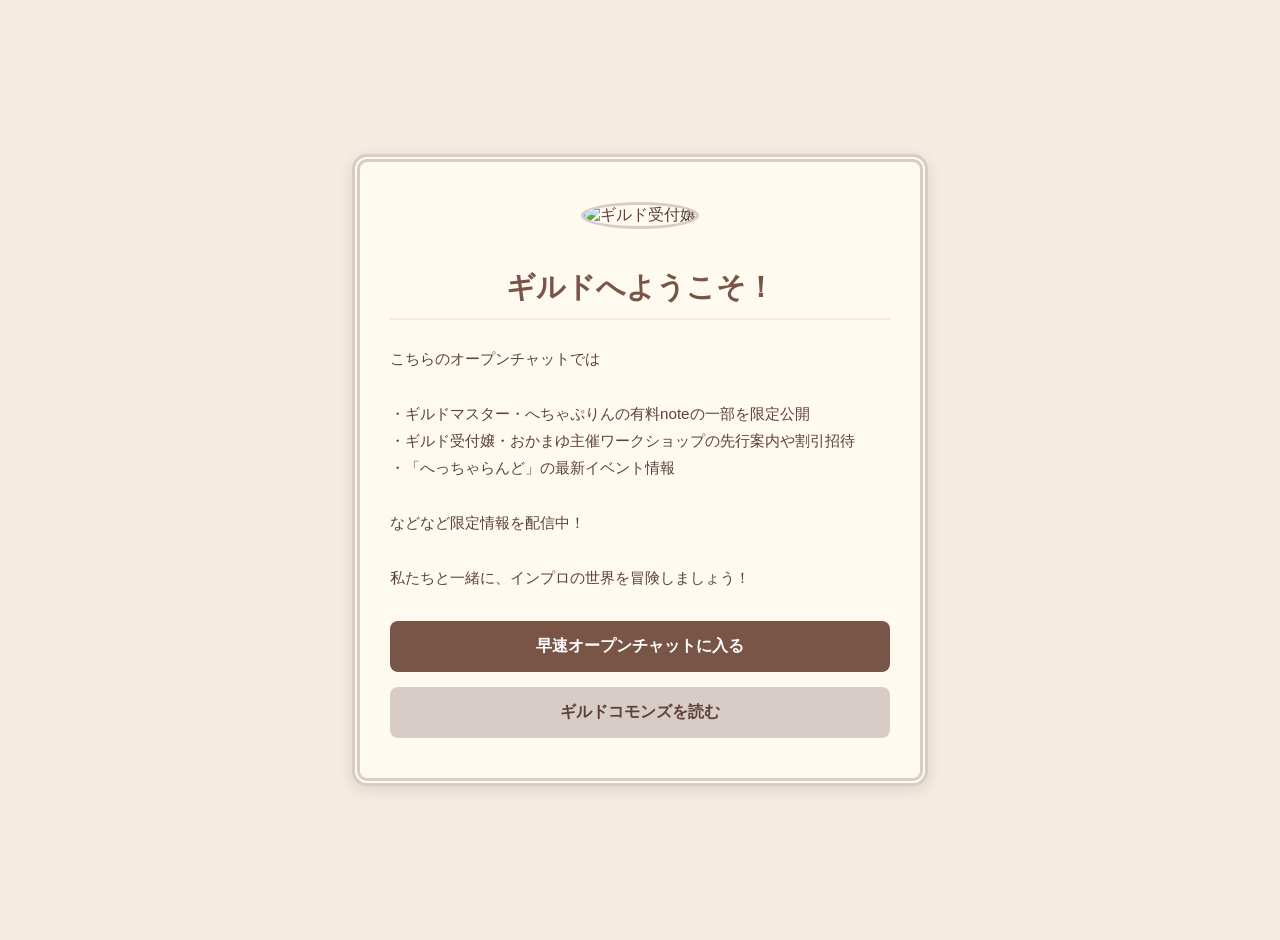
==== index.html @ e4d8d0c0 "Add files via upload" ====
<!DOCTYPE html>
<html lang="ja">
<head>
    <meta charset="UTF-8">
    <meta name="viewport" content="width=device-width, initial-scale=1.0">
    <title>ギルドへようこそ！ - へっちゃらギルド</title>
    <style>
        /* 以前のサイトの「羊皮紙のような雰囲気」を再現するデザイン設定 */
        body {
            background-color: #f4ece1; 
            color: #5d4037;
            font-family: "Helvetica Neue", Arial, "Hiragino Kaku Gothic ProN", "Hiragino Sans", Meiryo, sans-serif;
            display: flex;
            justify-content: center;
            align-items: center;
            min-height: 100vh;
            margin: 0;
            padding: 20px;
        }
        .container {
            background-color: #fffaf0;
            border: 8px double #d7ccc8;
            border-radius: 15px;
            padding: 40px 30px;
            max-width: 500px;
            width: 100%;
            text-align: center;
            box-shadow: 0 4px 15px rgba(0,0,0,0.1);
        }
        .receptionist-img {
            max-width: 120px;
            border-radius: 50%;
            margin-bottom: 20px;
            border: 3px solid #d7ccc8;
        }
        h1 {
            font-size: 1.8rem;
            margin-bottom: 25px;
            color: #795548;
            border-bottom: 2px solid #efebe9;
            padding-bottom: 10px;
        }
        .description {
            text-align: left;
            line-height: 1.8;
            margin-bottom: 30px;
            font-size: 0.95rem;
        }
        .button-group {
            display: flex;
            flex-direction: column;
            gap: 15px;
        }
        /* ボタンの共通デザイン */
        .btn {
            display: block;
            padding: 15px 20px;
            text-decoration: none;
            border-radius: 8px;
            font-weight: bold;
            transition: transform 0.2s, box-shadow 0.2s;
            font-size: 1rem;
        }
        .btn:hover {
            transform: translateY(-2px);
            box-shadow: 0 4px 8px rgba(0,0,0,0.15);
        }
        /* 1番目：オープンチャット用（目立つ色） */
        .btn-line {
            background-color: #795548; 
            color: #ffffff !important;
        }
        /* 2番目：ギルドコモンズ用（落ち着いた色） */
        .btn-note {
            background-color: #d7ccc8;
            color: #5d4037 !important;
        }
    </style>
</head>
<body>

<div class="container">
    <img src="assets/guild_receptionist.jpg" alt="ギルド受付嬢" class="receptionist-img">
    
    <h1>ギルドへようこそ！</h1>

    <div class="description">
        こちらのオープンチャットでは<br><br>
        ・ギルドマスター・へちゃぷりんの有料noteの一部を限定公開<br>
        ・ギルド受付嬢・おかまゆ主催ワークショップの先行案内や割引招待<br>
        ・「へっちゃらんど」の最新イベント情報<br><br>
        などなど限定情報を配信中！<br><br>
        私たちと一緒に、インプロの世界を冒険しましょう！
    </div>

    <div class="button-group">
        <a href="https://line.me/ti/g2/wDFzdXAqOzG_H0Dn18Zs__q8Srd2pnLT9FcnqA?utm_source=invitation&utm_medium=link_copy&utm_campaign=default" class="btn btn-line">
            早速オープンチャットに入る
        </a>

        <a href="https://note.com/hecchaland/n/n5940073d81e6" class="btn btn-note">
            ギルドコモンズを読む
        </a>
    </div>
</div>

</body>
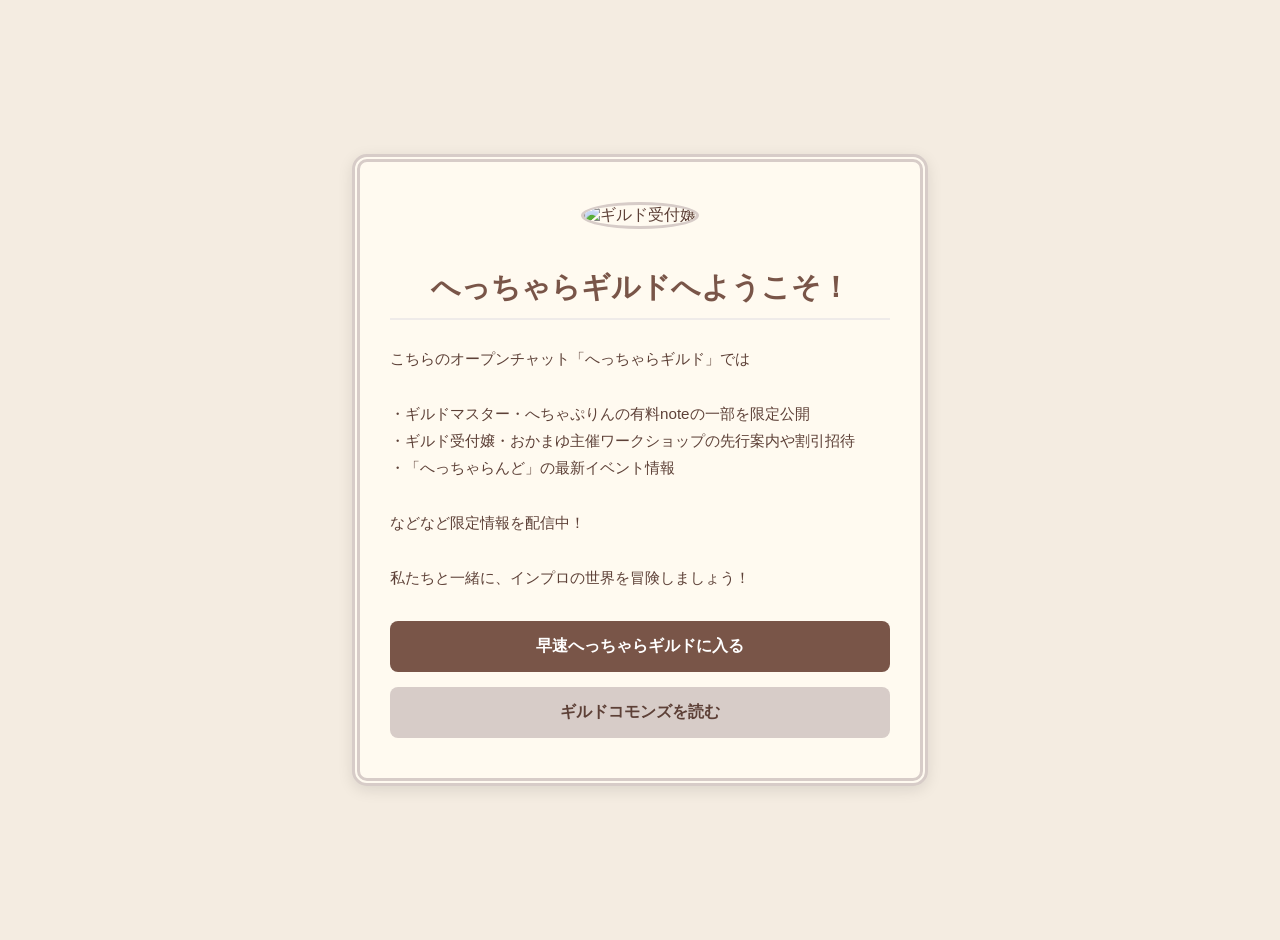
==== commit 760e39da: "文言を修正" ====
--- a/index.html
+++ b/index.html
@@ -82,10 +82,10 @@
 <div class="container">
     <img src="assets/guild_receptionist.jpg" alt="ギルド受付嬢" class="receptionist-img">
     
-    <h1>ギルドへようこそ！</h1>
+    <h1>へっちゃらギルドへようこそ！</h1>
 
     <div class="description">
-        こちらのオープンチャットでは<br><br>
+        こちらのオープンチャット「へっちゃらギルド」では<br><br>
         ・ギルドマスター・へちゃぷりんの有料noteの一部を限定公開<br>
         ・ギルド受付嬢・おかまゆ主催ワークショップの先行案内や割引招待<br>
         ・「へっちゃらんど」の最新イベント情報<br><br>
@@ -95,7 +95,7 @@
 
     <div class="button-group">
         <a href="https://line.me/ti/g2/wDFzdXAqOzG_H0Dn18Zs__q8Srd2pnLT9FcnqA?utm_source=invitation&utm_medium=link_copy&utm_campaign=default" class="btn btn-line">
-            早速オープンチャットに入る
+            早速へっちゃらギルドに入る
         </a>
 
         <a href="https://note.com/hecchaland/n/n5940073d81e6" class="btn btn-note">
@@ -104,4 +104,4 @@
     </div>
 </div>
 
-</body>+</body>
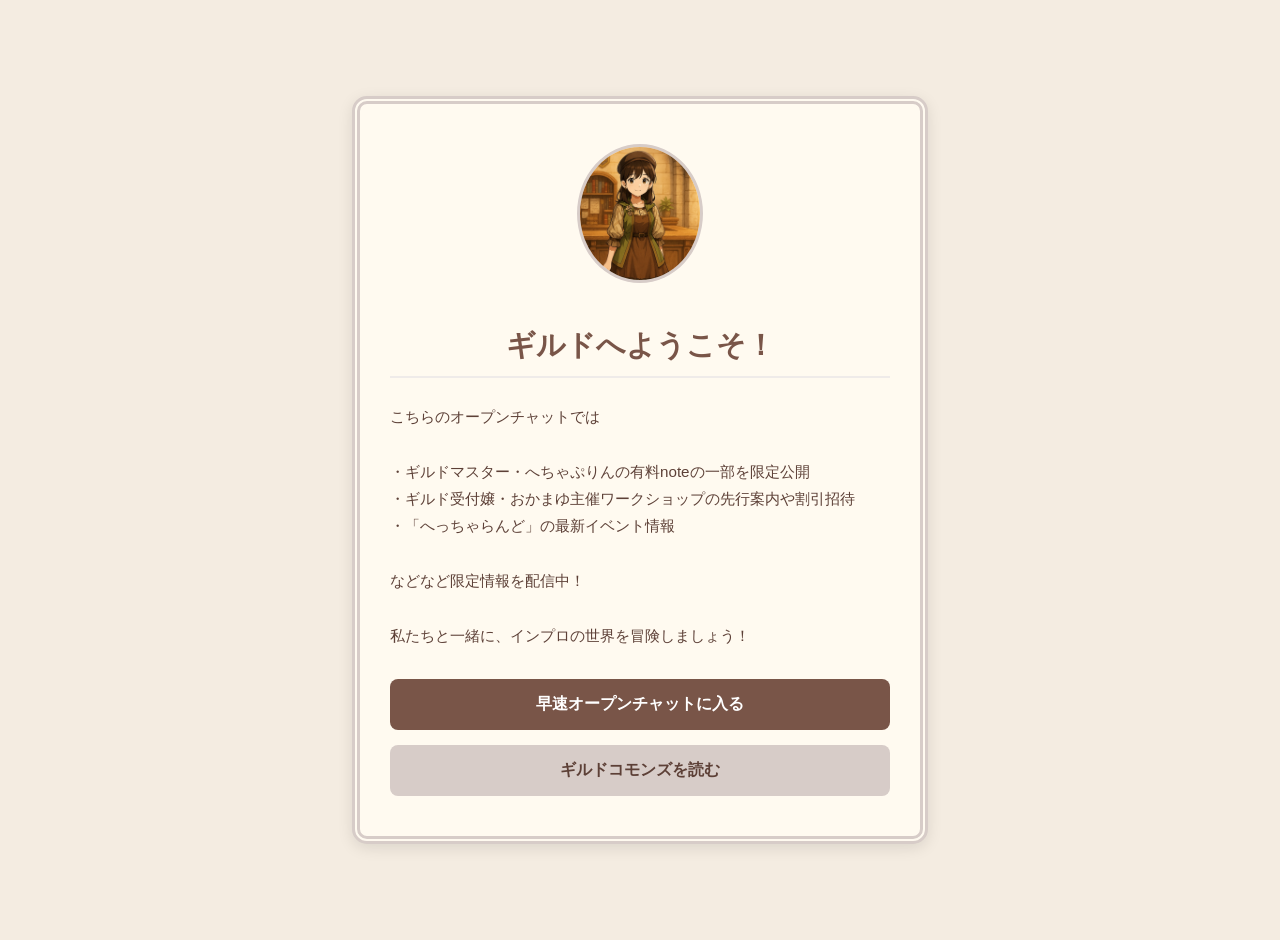
==== commit c8bc4aa6: "画像表示されろ！" ====
--- a/index.html
+++ b/index.html
@@ -5,11 +5,10 @@
     <meta name="viewport" content="width=device-width, initial-scale=1.0">
     <title>ギルドへようこそ！ - へっちゃらギルド</title>
     <style>
-        /* 以前のサイトの「羊皮紙のような雰囲気」を再現するデザイン設定 */
         body {
             background-color: #f4ece1; 
             color: #5d4037;
-            font-family: "Helvetica Neue", Arial, "Hiragino Kaku Gothic ProN", "Hiragino Sans", Meiryo, sans-serif;
+            font-family: sans-serif;
             display: flex;
             justify-content: center;
             align-items: center;
@@ -51,7 +50,6 @@
             flex-direction: column;
             gap: 15px;
         }
-        /* ボタンの共通デザイン */
         .btn {
             display: block;
             padding: 15px 20px;
@@ -65,27 +63,19 @@
             transform: translateY(-2px);
             box-shadow: 0 4px 8px rgba(0,0,0,0.15);
         }
-        /* 1番目：オープンチャット用（目立つ色） */
-        .btn-line {
-            background-color: #795548; 
-            color: #ffffff !important;
-        }
-        /* 2番目：ギルドコモンズ用（落ち着いた色） */
-        .btn-note {
-            background-color: #d7ccc8;
-            color: #5d4037 !important;
-        }
+        .btn-line { background-color: #795548; color: #ffffff !important; }
+        .btn-note { background-color: #d7ccc8; color: #5d4037 !important; }
     </style>
 </head>
 <body>
 
 <div class="container">
-    <img src="assets/guild_receptionist.jpg" alt="ギルド受付嬢" class="receptionist-img">
+    <img src="guild_receptionist.jpg" alt="ギルド受付嬢" class="receptionist-img">
     
-    <h1>へっちゃらギルドへようこそ！</h1>
+    <h1>ギルドへようこそ！</h1>
 
     <div class="description">
-        こちらのオープンチャット「へっちゃらギルド」では<br><br>
+        こちらのオープンチャットでは<br><br>
         ・ギルドマスター・へちゃぷりんの有料noteの一部を限定公開<br>
         ・ギルド受付嬢・おかまゆ主催ワークショップの先行案内や割引招待<br>
         ・「へっちゃらんど」の最新イベント情報<br><br>
@@ -95,9 +85,8 @@
 
     <div class="button-group">
         <a href="https://line.me/ti/g2/wDFzdXAqOzG_H0Dn18Zs__q8Srd2pnLT9FcnqA?utm_source=invitation&utm_medium=link_copy&utm_campaign=default" class="btn btn-line">
-            早速へっちゃらギルドに入る
+            早速オープンチャットに入る
         </a>
-
         <a href="https://note.com/hecchaland/n/n5940073d81e6" class="btn btn-note">
             ギルドコモンズを読む
         </a>
@@ -105,3 +94,4 @@
 </div>
 
 </body>
+</html>
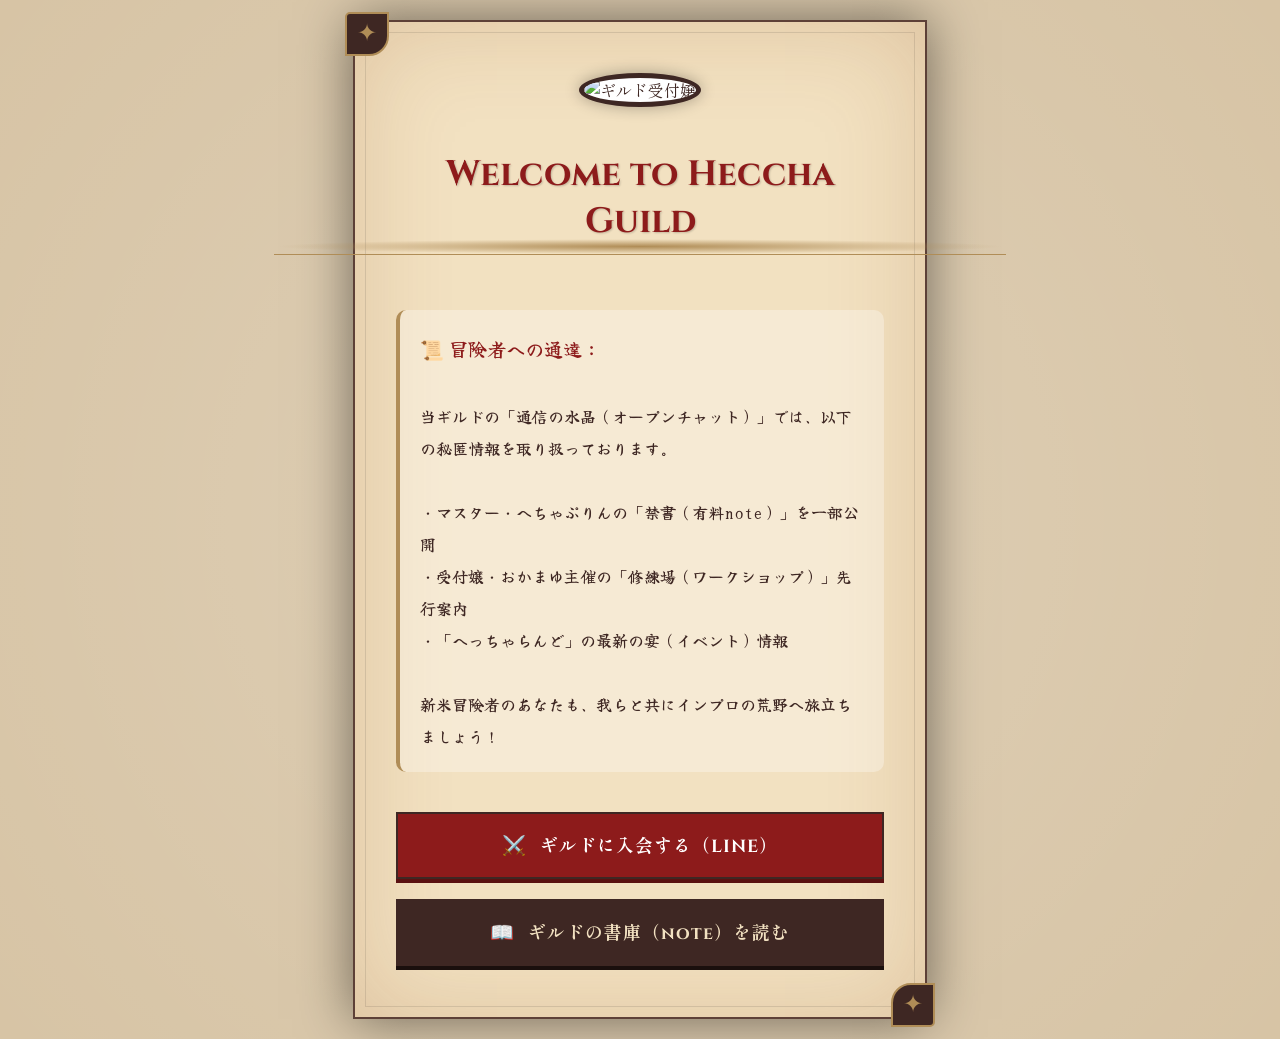
==== commit e8d63946: "デザイン修正" ====
--- a/index.html
+++ b/index.html
@@ -4,11 +4,24 @@
     <meta charset="UTF-8">
     <meta name="viewport" content="width=device-width, initial-scale=1.0">
     <title>ギルドへようこそ！ - へっちゃらギルド</title>
+    <link href="https://fonts.googleapis.com/css2?family=Cinzel:wght@700&family=Shippori+Mincho:wght@500&family=Yuji+Syuku&display=swap" rel="stylesheet">
     <style>
+        :root {
+            --parchment: #f2e1c1;
+            --dark-wood: #3e2723;
+            --gold: #b08d57;
+            --wine-red: #8d1b1b;
+            --border-color: #5d4037;
+        }
+
         body {
-            background-color: #f4ece1; 
-            color: #5d4037;
-            font-family: sans-serif;
+            /* 羊皮紙のようなテクスチャをCSSで再現 */
+            background-color: #d7c4a5;
+            background-image: 
+                radial-gradient(circle at 50% 50%, rgba(255,255,255,0.2) 0%, transparent 100%),
+                url("https://www.transparenttextures.com/patterns/p6.png"); /* 微細なノイズ */
+            color: #3e2723;
+            font-family: 'Shippori Mincho', serif;
             display: flex;
             justify-content: center;
             align-items: center;
@@ -16,80 +29,166 @@
             margin: 0;
             padding: 20px;
         }
+
+        /* 外側の装飾フレーム */
+        .guild-frame {
+            position: relative;
+            background-color: var(--parchment);
+            padding: 10px;
+            box-shadow: 0 0 50px rgba(0,0,0,0.5), inset 0 0 100px rgba(139, 69, 19, 0.2);
+            border: 2px solid var(--border-color);
+            max-width: 550px;
+            width: 100%;
+        }
+
+        /* 四隅のテクネ・装飾（疑似要素で作成） */
+        .guild-frame::before, .guild-frame::after {
+            content: "✦";
+            position: absolute;
+            font-family: 'Cinzel', serif;
+            color: var(--gold);
+            font-size: 24px;
+            width: 40px;
+            height: 40px;
+            display: flex;
+            align-items: center;
+            justify-content: center;
+            background: var(--dark-wood);
+            border: 2px solid var(--gold);
+        }
+        .guild-frame::before { top: -10px; left: -10px; border-radius: 5px 0 20px 0; }
+        .guild-frame::after { bottom: -10px; right: -10px; border-radius: 20px 0 5px 0; }
+
         .container {
-            background-color: #fffaf0;
-            border: 8px double #d7ccc8;
-            border-radius: 15px;
+            border: 1px solid rgba(0,0,0,0.1);
             padding: 40px 30px;
-            max-width: 500px;
-            width: 100%;
             text-align: center;
-            box-shadow: 0 4px 15px rgba(0,0,0,0.1);
+            background-image: url("https://www.transparenttextures.com/patterns/parchment.png");
         }
+
         .receptionist-img {
-            max-width: 120px;
+            max-width: 140px;
             border-radius: 50%;
             margin-bottom: 20px;
-            border: 3px solid #d7ccc8;
+            border: 5px solid var(--dark-wood);
+            box-shadow: 0 0 15px rgba(0,0,0,0.3);
+            background-color: white;
         }
+
         h1 {
-            font-size: 1.8rem;
+            font-family: 'Cinzel', serif; /* ギルド風英文/タイトル用フォント */
+            font-size: 2.2rem;
             margin-bottom: 25px;
-            color: #795548;
-            border-bottom: 2px solid #efebe9;
-            padding-bottom: 10px;
+            color: var(--wine-red);
+            text-shadow: 1px 1px 2px rgba(0,0,0,0.2);
+            position: relative;
+            display: inline-block;
         }
+
+        /* 区切り線（剣や蔓のイメージ） */
+        h1::after {
+            content: "";
+            display: block;
+            width: 150%;
+            height: 15px;
+            left: -25%;
+            position: absolute;
+            bottom: -10px;
+            background: radial-gradient(ellipse at center, var(--gold) 0%, transparent 70%);
+            border-bottom: 1px solid var(--gold);
+        }
+
         .description {
             text-align: left;
-            line-height: 1.8;
-            margin-bottom: 30px;
-            font-size: 0.95rem;
+            line-height: 2;
+            margin: 40px 0;
+            font-size: 1rem;
+            font-family: 'Yuji Syuku', serif; /* 少し手書き感のあるフォント */
+            padding: 20px;
+            background: rgba(255,255,255,0.3);
+            border-radius: 10px;
+            border-left: 4px solid var(--gold);
         }
+
         .button-group {
             display: flex;
             flex-direction: column;
-            gap: 15px;
+            gap: 20px;
         }
+
+        /* ボタン：ギルドの印章や看板をイメージ */
         .btn {
             display: block;
-            padding: 15px 20px;
+            padding: 18px 25px;
             text-decoration: none;
-            border-radius: 8px;
             font-weight: bold;
-            transition: transform 0.2s, box-shadow 0.2s;
-            font-size: 1rem;
+            font-family: 'Cinzel', 'Shippori Mincho', serif;
+            letter-spacing: 1px;
+            transition: all 0.3s;
+            font-size: 1.1rem;
+            border: 2px solid var(--dark-wood);
+            position: relative;
+            overflow: hidden;
         }
+
+        /* 1番目：クエスト受注（メイン） */
+        .btn-line {
+            background-color: var(--wine-red);
+            color: #fff !important;
+            box-shadow: 0 4px 0 #5a1111;
+        }
+
+        /* 2番目：書庫閲覧（サブ） */
+        .btn-note {
+            background-color: var(--dark-wood);
+            color: var(--parchment) !important;
+            box-shadow: 0 4px 0 #1a0f0d;
+        }
+
         .btn:hover {
             transform: translateY(-2px);
-            box-shadow: 0 4px 8px rgba(0,0,0,0.15);
+            box-shadow: 0 6px 12px rgba(0,0,0,0.3);
+            filter: brightness(1.2);
         }
-        .btn-line { background-color: #795548; color: #ffffff !important; }
-        .btn-note { background-color: #d7ccc8; color: #5d4037 !important; }
+
+        .btn:active {
+            transform: translateY(2px);
+            box-shadow: 0 2px 0 rgba(0,0,0,0.5);
+        }
+
+        /* 小さな装飾アイコン */
+        .icon {
+            margin-right: 8px;
+            font-size: 1.2rem;
+        }
     </style>
 </head>
 <body>
 
-<div class="container">
-    <img src="guild_receptionist.jpg" alt="ギルド受付嬢" class="receptionist-img">
-    
-    <h1>ギルドへようこそ！</h1>
+<div class="guild-frame">
+    <div class="container">
+        <img src="assets/guild_receptionist.jpg" alt="ギルド受付嬢" class="receptionist-img">
+        
+        <h1>Welcome to Heccha Guild</h1>
 
-    <div class="description">
-        こちらのオープンチャットでは<br><br>
-        ・ギルドマスター・へちゃぷりんの有料noteの一部を限定公開<br>
-        ・ギルド受付嬢・おかまゆ主催ワークショップの先行案内や割引招待<br>
-        ・「へっちゃらんど」の最新イベント情報<br><br>
-        などなど限定情報を配信中！<br><br>
-        私たちと一緒に、インプロの世界を冒険しましょう！
-    </div>
+        <div class="description">
+            <span style="font-size: 1.2rem; color: var(--wine-red);">📜 冒険者への通達：</span><br><br>
+            当ギルドの「通信の水晶（オープンチャット）」では、以下の秘匿情報を取り扱っております。<br><br>
+            ・マスター・へちゃぷりんの「禁書（有料note）」を一部公開<br>
+            ・受付嬢・おかまゆ主催の「修練場（ワークショップ）」先行案内<br>
+            ・「へっちゃらんど」の最新の宴（イベント）情報<br><br>
+            新米冒険者のあなたも、我らと共にインプロの荒野へ旅立ちましょう！
+        </div>
 
-    <div class="button-group">
-        <a href="https://line.me/ti/g2/wDFzdXAqOzG_H0Dn18Zs__q8Srd2pnLT9FcnqA?utm_source=invitation&utm_medium=link_copy&utm_campaign=default" class="btn btn-line">
-            早速オープンチャットに入る
-        </a>
-        <a href="https://note.com/hecchaland/n/n5940073d81e6" class="btn btn-note">
-            ギルドコモンズを読む
-        </a>
+        <div class="button-group">
+            <a href="https://line.me/ti/g2/wDFzdXAqOzG_H0Dn18Zs__q8Srd2pnLT9FcnqA?..." class="btn btn-line">
+                <span class="icon">⚔️</span> ギルドに入会する（LINE）
+            </a>
+
+            <a href="https://note.com/hecchaland/n/n5940073d81e6" class="btn btn-note">
+                <span class="icon">📖</span> ギルドの書庫（note）を読む
+            </a>
+        </div>
     </div>
 </div>
 
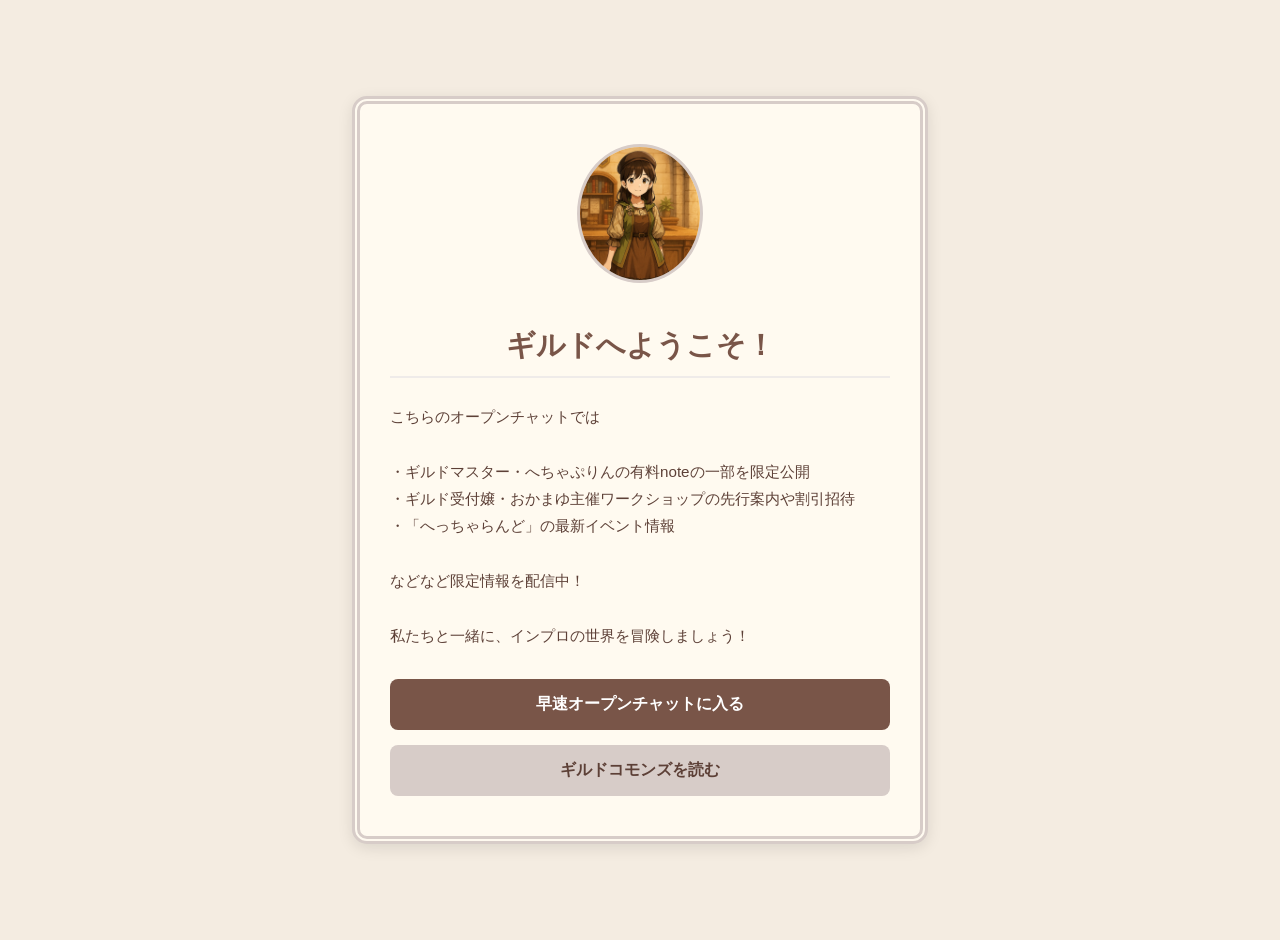
==== commit 64360631: "元に戻したよ" ====
--- a/index.html
+++ b/index.html
@@ -4,24 +4,11 @@
     <meta charset="UTF-8">
     <meta name="viewport" content="width=device-width, initial-scale=1.0">
     <title>ギルドへようこそ！ - へっちゃらギルド</title>
-    <link href="https://fonts.googleapis.com/css2?family=Cinzel:wght@700&family=Shippori+Mincho:wght@500&family=Yuji+Syuku&display=swap" rel="stylesheet">
     <style>
-        :root {
-            --parchment: #f2e1c1;
-            --dark-wood: #3e2723;
-            --gold: #b08d57;
-            --wine-red: #8d1b1b;
-            --border-color: #5d4037;
-        }
-
         body {
-            /* 羊皮紙のようなテクスチャをCSSで再現 */
-            background-color: #d7c4a5;
-            background-image: 
-                radial-gradient(circle at 50% 50%, rgba(255,255,255,0.2) 0%, transparent 100%),
-                url("https://www.transparenttextures.com/patterns/p6.png"); /* 微細なノイズ */
-            color: #3e2723;
-            font-family: 'Shippori Mincho', serif;
+            background-color: #f4ece1; 
+            color: #5d4037;
+            font-family: sans-serif;
             display: flex;
             justify-content: center;
             align-items: center;
@@ -29,166 +16,80 @@
             margin: 0;
             padding: 20px;
         }
-
-        /* 外側の装飾フレーム */
-        .guild-frame {
-            position: relative;
-            background-color: var(--parchment);
-            padding: 10px;
-            box-shadow: 0 0 50px rgba(0,0,0,0.5), inset 0 0 100px rgba(139, 69, 19, 0.2);
-            border: 2px solid var(--border-color);
-            max-width: 550px;
+        .container {
+            background-color: #fffaf0;
+            border: 8px double #d7ccc8;
+            border-radius: 15px;
+            padding: 40px 30px;
+            max-width: 500px;
             width: 100%;
+            text-align: center;
+            box-shadow: 0 4px 15px rgba(0,0,0,0.1);
         }
-
-        /* 四隅のテクネ・装飾（疑似要素で作成） */
-        .guild-frame::before, .guild-frame::after {
-            content: "✦";
-            position: absolute;
-            font-family: 'Cinzel', serif;
-            color: var(--gold);
-            font-size: 24px;
-            width: 40px;
-            height: 40px;
-            display: flex;
-            align-items: center;
-            justify-content: center;
-            background: var(--dark-wood);
-            border: 2px solid var(--gold);
-        }
-        .guild-frame::before { top: -10px; left: -10px; border-radius: 5px 0 20px 0; }
-        .guild-frame::after { bottom: -10px; right: -10px; border-radius: 20px 0 5px 0; }
-
-        .container {
-            border: 1px solid rgba(0,0,0,0.1);
-            padding: 40px 30px;
-            text-align: center;
-            background-image: url("https://www.transparenttextures.com/patterns/parchment.png");
-        }
-
         .receptionist-img {
-            max-width: 140px;
+            max-width: 120px;
             border-radius: 50%;
             margin-bottom: 20px;
-            border: 5px solid var(--dark-wood);
-            box-shadow: 0 0 15px rgba(0,0,0,0.3);
-            background-color: white;
+            border: 3px solid #d7ccc8;
         }
-
         h1 {
-            font-family: 'Cinzel', serif; /* ギルド風英文/タイトル用フォント */
-            font-size: 2.2rem;
+            font-size: 1.8rem;
             margin-bottom: 25px;
-            color: var(--wine-red);
-            text-shadow: 1px 1px 2px rgba(0,0,0,0.2);
-            position: relative;
-            display: inline-block;
+            color: #795548;
+            border-bottom: 2px solid #efebe9;
+            padding-bottom: 10px;
         }
-
-        /* 区切り線（剣や蔓のイメージ） */
-        h1::after {
-            content: "";
-            display: block;
-            width: 150%;
-            height: 15px;
-            left: -25%;
-            position: absolute;
-            bottom: -10px;
-            background: radial-gradient(ellipse at center, var(--gold) 0%, transparent 70%);
-            border-bottom: 1px solid var(--gold);
-        }
-
         .description {
             text-align: left;
-            line-height: 2;
-            margin: 40px 0;
-            font-size: 1rem;
-            font-family: 'Yuji Syuku', serif; /* 少し手書き感のあるフォント */
-            padding: 20px;
-            background: rgba(255,255,255,0.3);
-            border-radius: 10px;
-            border-left: 4px solid var(--gold);
+            line-height: 1.8;
+            margin-bottom: 30px;
+            font-size: 0.95rem;
         }
-
         .button-group {
             display: flex;
             flex-direction: column;
-            gap: 20px;
+            gap: 15px;
         }
-
-        /* ボタン：ギルドの印章や看板をイメージ */
         .btn {
             display: block;
-            padding: 18px 25px;
+            padding: 15px 20px;
             text-decoration: none;
+            border-radius: 8px;
             font-weight: bold;
-            font-family: 'Cinzel', 'Shippori Mincho', serif;
-            letter-spacing: 1px;
-            transition: all 0.3s;
-            font-size: 1.1rem;
-            border: 2px solid var(--dark-wood);
-            position: relative;
-            overflow: hidden;
+            transition: transform 0.2s, box-shadow 0.2s;
+            font-size: 1rem;
         }
-
-        /* 1番目：クエスト受注（メイン） */
-        .btn-line {
-            background-color: var(--wine-red);
-            color: #fff !important;
-            box-shadow: 0 4px 0 #5a1111;
-        }
-
-        /* 2番目：書庫閲覧（サブ） */
-        .btn-note {
-            background-color: var(--dark-wood);
-            color: var(--parchment) !important;
-            box-shadow: 0 4px 0 #1a0f0d;
-        }
-
         .btn:hover {
             transform: translateY(-2px);
-            box-shadow: 0 6px 12px rgba(0,0,0,0.3);
-            filter: brightness(1.2);
+            box-shadow: 0 4px 8px rgba(0,0,0,0.15);
         }
-
-        .btn:active {
-            transform: translateY(2px);
-            box-shadow: 0 2px 0 rgba(0,0,0,0.5);
-        }
-
-        /* 小さな装飾アイコン */
-        .icon {
-            margin-right: 8px;
-            font-size: 1.2rem;
-        }
+        .btn-line { background-color: #795548; color: #ffffff !important; }
+        .btn-note { background-color: #d7ccc8; color: #5d4037 !important; }
     </style>
 </head>
 <body>
 
-<div class="guild-frame">
-    <div class="container">
-        <img src="assets/guild_receptionist.jpg" alt="ギルド受付嬢" class="receptionist-img">
-        
-        <h1>Welcome to Heccha Guild</h1>
+<div class="container">
+    <img src="guild_receptionist.jpg" alt="ギルド受付嬢" class="receptionist-img">
+    
+    <h1>ギルドへようこそ！</h1>
 
-        <div class="description">
-            <span style="font-size: 1.2rem; color: var(--wine-red);">📜 冒険者への通達：</span><br><br>
-            当ギルドの「通信の水晶（オープンチャット）」では、以下の秘匿情報を取り扱っております。<br><br>
-            ・マスター・へちゃぷりんの「禁書（有料note）」を一部公開<br>
-            ・受付嬢・おかまゆ主催の「修練場（ワークショップ）」先行案内<br>
-            ・「へっちゃらんど」の最新の宴（イベント）情報<br><br>
-            新米冒険者のあなたも、我らと共にインプロの荒野へ旅立ちましょう！
-        </div>
+    <div class="description">
+        こちらのオープンチャットでは<br><br>
+        ・ギルドマスター・へちゃぷりんの有料noteの一部を限定公開<br>
+        ・ギルド受付嬢・おかまゆ主催ワークショップの先行案内や割引招待<br>
+        ・「へっちゃらんど」の最新イベント情報<br><br>
+        などなど限定情報を配信中！<br><br>
+        私たちと一緒に、インプロの世界を冒険しましょう！
+    </div>
 
-        <div class="button-group">
-            <a href="https://line.me/ti/g2/wDFzdXAqOzG_H0Dn18Zs__q8Srd2pnLT9FcnqA?..." class="btn btn-line">
-                <span class="icon">⚔️</span> ギルドに入会する（LINE）
-            </a>
-
-            <a href="https://note.com/hecchaland/n/n5940073d81e6" class="btn btn-note">
-                <span class="icon">📖</span> ギルドの書庫（note）を読む
-            </a>
-        </div>
+    <div class="button-group">
+        <a href="https://line.me/ti/g2/wDFzdXAqOzG_H0Dn18Zs__q8Srd2pnLT9FcnqA?utm_source=invitation&utm_medium=link_copy&utm_campaign=default" class="btn btn-line">
+            早速オープンチャットに入る
+        </a>
+        <a href="https://note.com/hecchaland/n/n5940073d81e6" class="btn btn-note">
+            ギルドコモンズを読む
+        </a>
     </div>
 </div>
 
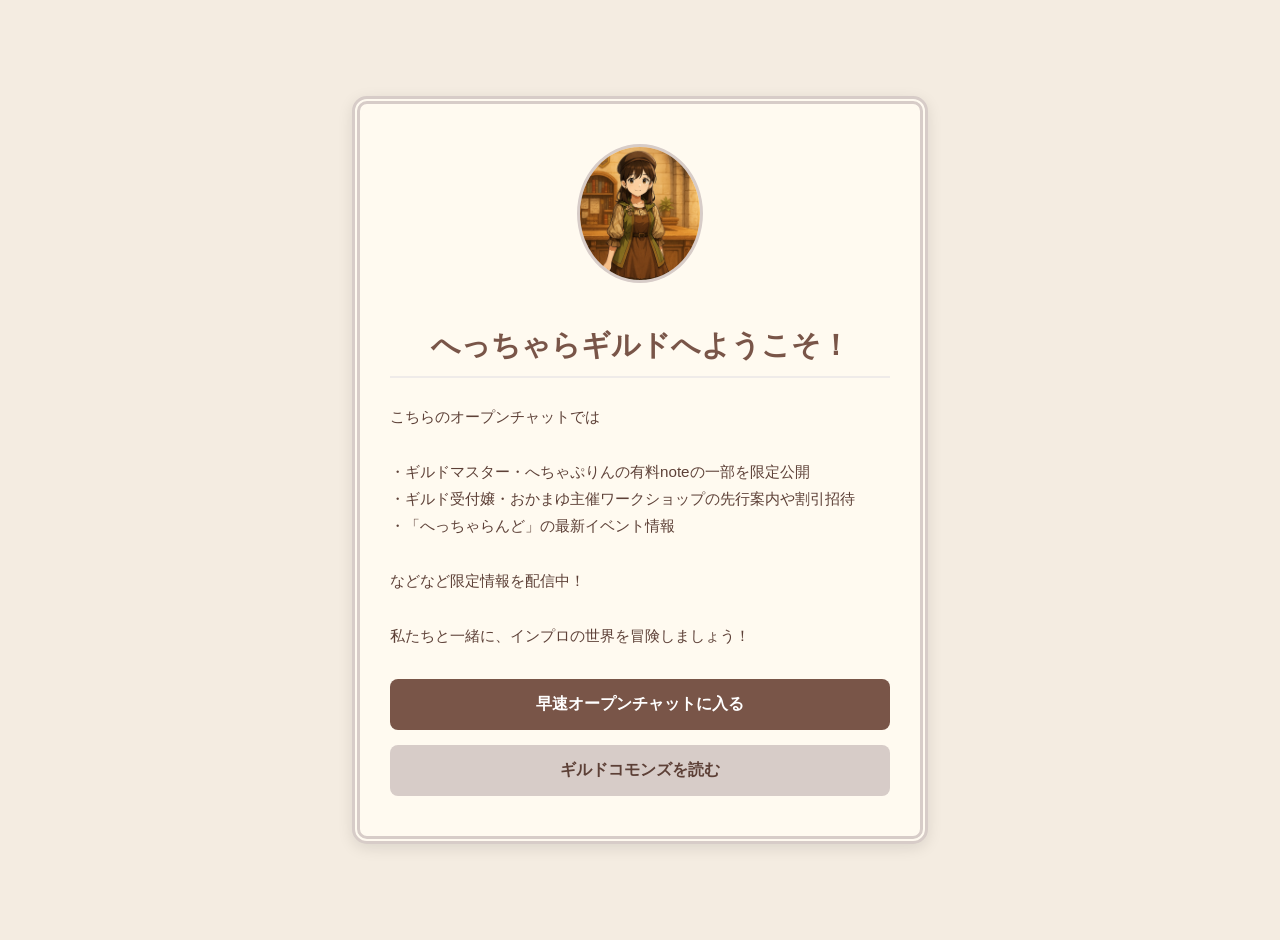
==== commit e0c31786: "文言微修正" ====
--- a/index.html
+++ b/index.html
@@ -3,7 +3,7 @@
 <head>
     <meta charset="UTF-8">
     <meta name="viewport" content="width=device-width, initial-scale=1.0">
-    <title>ギルドへようこそ！ - へっちゃらギルド</title>
+    <title>へっちゃらギルドへようこそ！ - へっちゃらギルド</title>
     <style>
         body {
             background-color: #f4ece1; 
@@ -72,7 +72,7 @@
 <div class="container">
     <img src="guild_receptionist.jpg" alt="ギルド受付嬢" class="receptionist-img">
     
-    <h1>ギルドへようこそ！</h1>
+    <h1>へっちゃらギルドへようこそ！</h1>
 
     <div class="description">
         こちらのオープンチャットでは<br><br>
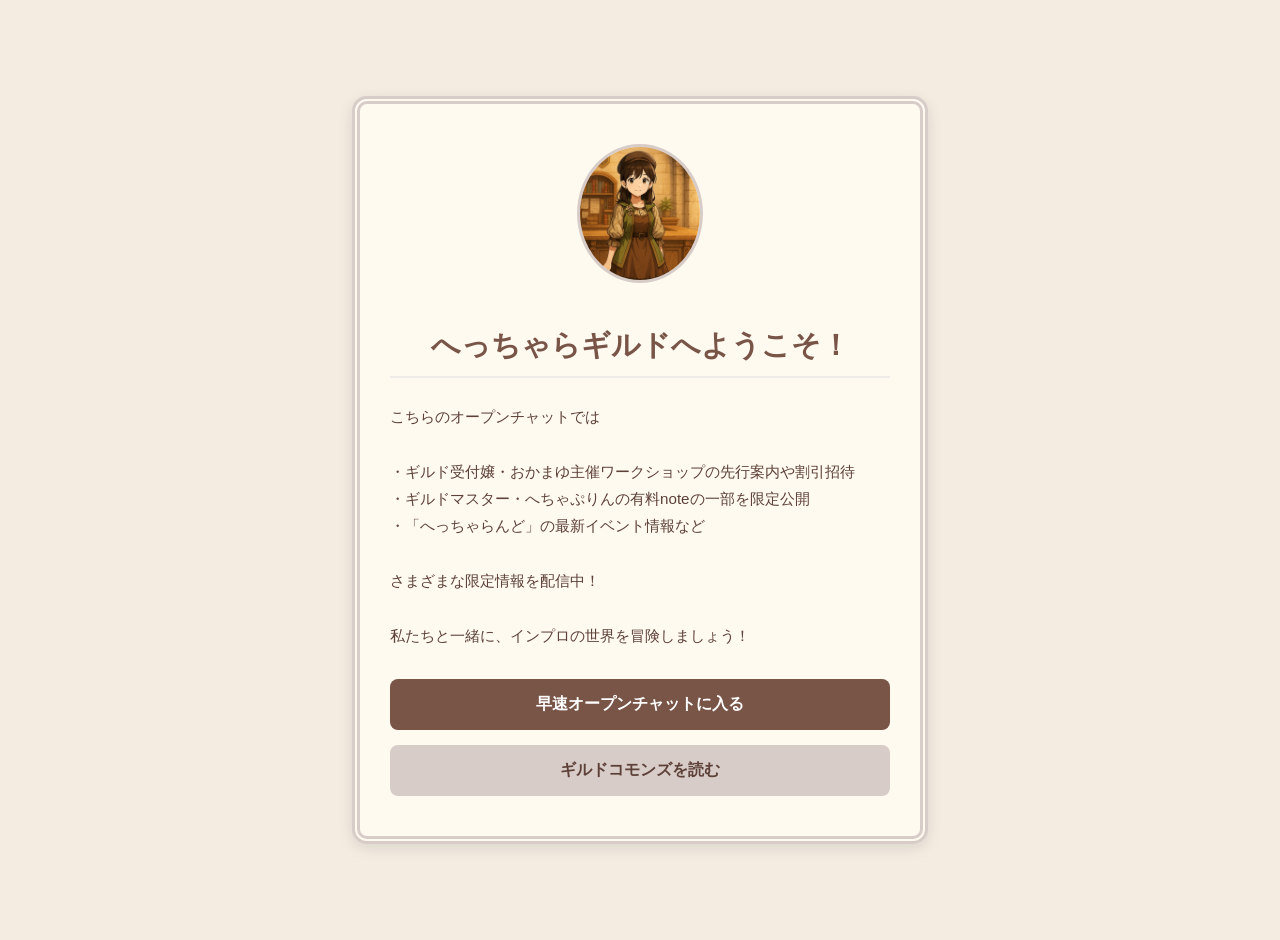
==== commit 0bf8f98e: "へちゃFB反映" ====
--- a/index.html
+++ b/index.html
@@ -76,10 +76,10 @@
 
     <div class="description">
         こちらのオープンチャットでは<br><br>
+        ・ギルド受付嬢・おかまゆ主催ワークショップの先行案内や割引招待<br>
         ・ギルドマスター・へちゃぷりんの有料noteの一部を限定公開<br>
-        ・ギルド受付嬢・おかまゆ主催ワークショップの先行案内や割引招待<br>
-        ・「へっちゃらんど」の最新イベント情報<br><br>
-        などなど限定情報を配信中！<br><br>
+        ・「へっちゃらんど」の最新イベント情報など<br><br>
+        さまざまな限定情報を配信中！<br><br>
         私たちと一緒に、インプロの世界を冒険しましょう！
     </div>
 
